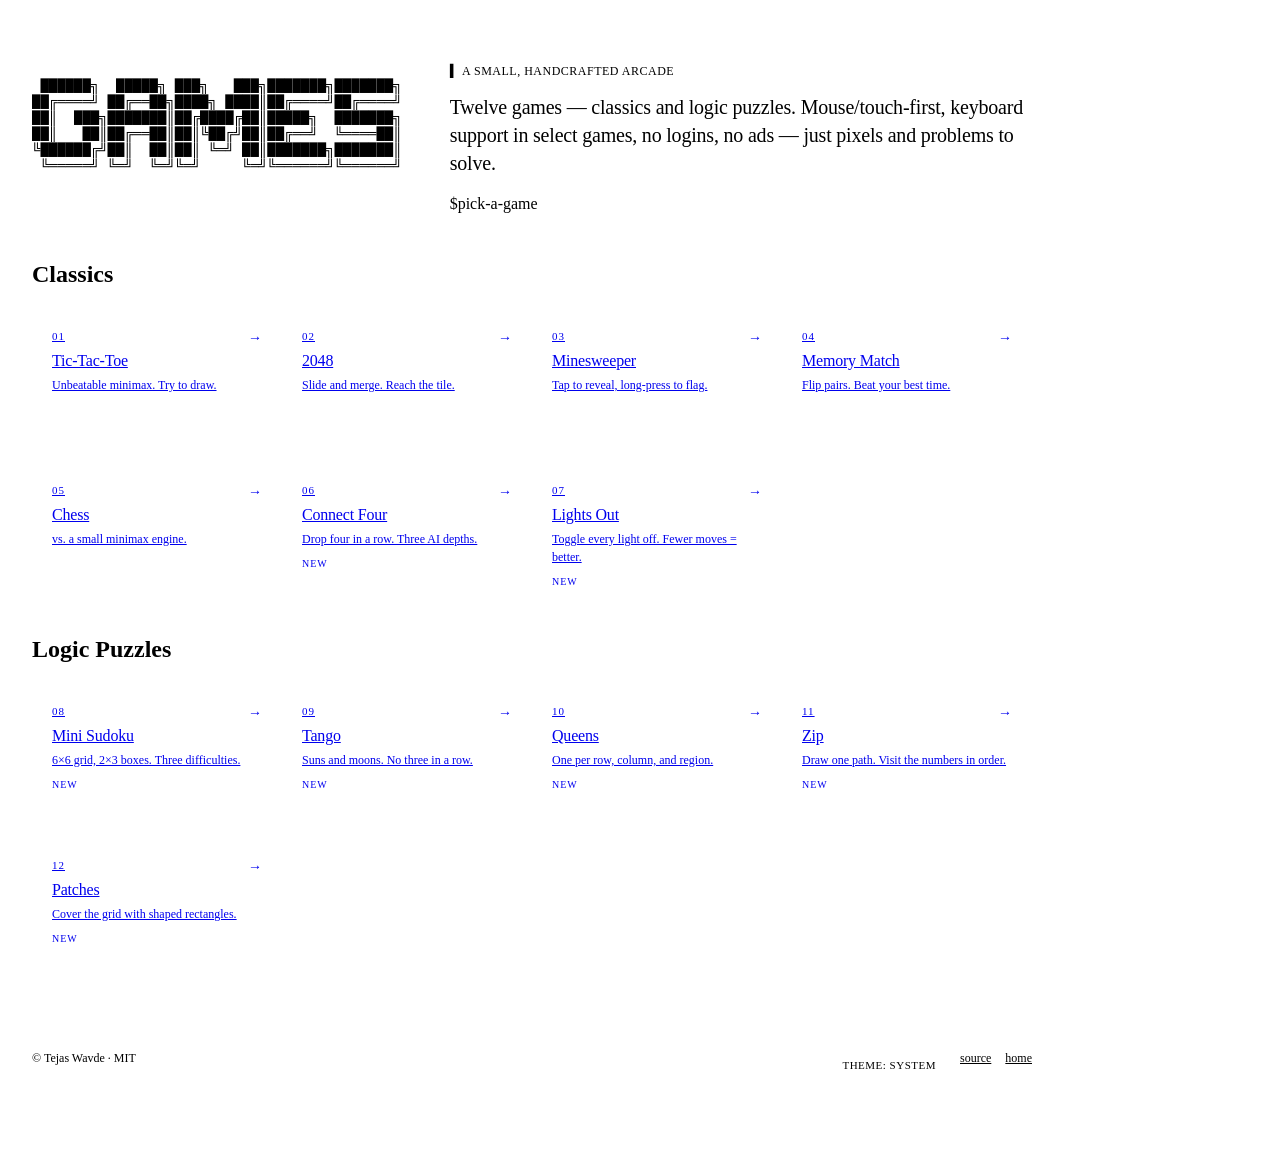
==== index.html @ 2dac5d16 "Clarify games accessibility claims" ====
<!doctype html>
<html lang="en">
<head>
<meta charset="utf-8">
<title>Games · Tejas Wavde</title>
<meta name="viewport" content="width=device-width,initial-scale=1,viewport-fit=cover">
<meta name="description" content="Twelve handcrafted games — classics and LinkedIn-style logic puzzles. Mobile-friendly, mouse/touch-first, no build deps.">
<meta name="theme-color" content="#0a0a0a">
<meta property="og:title" content="Games">
<meta property="og:description" content="Twelve handcrafted games — classics and logic puzzles.">
<meta property="og:type" content="website">
<meta property="og:url" content="https://wavde.github.io/games/">
<meta name="twitter:card" content="summary">
<link rel="icon" type="image/svg+xml" href="favicon.svg">
<link rel="apple-touch-icon" href="favicon.svg">
<link rel="manifest" href="manifest.json">
<link rel="preconnect" href="https://fonts.googleapis.com">
<link rel="preconnect" href="https://fonts.gstatic.com" crossorigin>
<link rel="stylesheet" href="https://fonts.googleapis.com/css2?family=Fira+Mono:wght@400;500;700&display=swap">
<link rel="stylesheet" href="shared.css">
<style>
  /* Hub-specific overrides on top of shared.css tokens */
  .wrap { max-width: 1000px; padding: 56px 24px 80px; }
  @media (max-width: 560px) { .wrap { padding: 32px 16px 48px; } }

  .hero {
    display: grid;
    grid-template-columns: auto 1fr;
    gap: 48px;
    align-items: start;
    margin-bottom: 48px;
  }
  @media (max-width: 720px) { .hero { grid-template-columns: 1fr; gap: 20px; } }

  .hero .ascii {
    font-size: 11px;
  }
  @media (min-width: 720px) { .hero .ascii { font-size: 14px; } }

  .tag {
    text-transform: uppercase;
    color: var(--muted);
    font-size: 12px;
    letter-spacing: 0.5px;
    margin: 0 0 14px;
  }
  .tag .dot { color: var(--accent); }

  .lede {
    font-size: 20px;
    line-height: 1.4;
    color: var(--fg);
    margin: 0 0 18px;
    letter-spacing: -0.2px;
    font-weight: 400;
  }
  .lede .mute { color: var(--muted); }
  @media (max-width: 560px) { .lede { font-size: 17px; } }

  .grid {
    display: grid;
    grid-template-columns: repeat(auto-fill, minmax(240px, 1fr));
    gap: 0;
    border: 1px solid var(--border);
    border-radius: 6px;
    overflow: hidden;
    background: var(--bg-2);
  }
  .card {
    display: block;
    padding: 22px 20px;
    border-right: 1px solid var(--border);
    border-bottom: 1px solid var(--border);
    background: var(--bg-2);
    transition: background 0.15s ease;
    position: relative;
    min-height: 110px;
  }
  .card:hover { background: var(--panel); color: var(--fg); }
  .card:hover .arrow { color: var(--accent); transform: translateX(2px); }
  .card .num {
    color: var(--dim);
    font-size: 11px;
    letter-spacing: 1px;
    margin-bottom: 10px;
  }
  .card h3 {
    margin: 0 0 6px;
    font-size: 16px;
    font-weight: 500;
    letter-spacing: -0.2px;
    color: var(--fg);
  }
  .card p {
    margin: 0;
    color: var(--muted);
    font-size: 12px;
    line-height: 1.5;
  }
  .card .arrow {
    position: absolute;
    top: 22px;
    right: 20px;
    color: var(--dim);
    transition: color 0.15s, transform 0.15s;
    font-size: 14px;
  }
  .card .badge {
    display: inline-block;
    margin-top: 10px;
    font-size: 10px;
    letter-spacing: 1px;
    color: var(--accent-2);
    text-transform: uppercase;
  }

  .footer {
    margin-top: 40px;
    padding-top: 20px;
    border-top: 1px solid var(--border);
    color: var(--muted);
    font-size: 12px;
    display: flex;
    flex-wrap: wrap;
    gap: 14px;
    justify-content: space-between;
  }
  .footer a { color: var(--muted); }
  .footer a:hover { color: var(--fg); }
  .footer .links { display: flex; gap: 14px; flex-wrap: wrap; }

  /* Theme toggle in footer */
  .theme-toggle {
    background: transparent;
    border: 1px solid var(--border);
    color: var(--muted);
    padding: 4px 10px;
    min-height: 28px;
    border-radius: 4px;
    font-family: inherit;
    font-size: 11px;
    letter-spacing: 0.5px;
    text-transform: uppercase;
    cursor: pointer;
  }
  .theme-toggle:hover { color: var(--fg); border-color: var(--border-hi); }
</style>
</head>
<body>
<main class="wrap">
  <header class="hero">
    <pre class="ascii" aria-hidden="true"> ██████╗  █████╗ ███╗   ███╗███████╗███████╗
██╔════╝ ██╔══██╗████╗ ████║██╔════╝██╔════╝
██║  ███╗███████║██╔████╔██║█████╗  ███████╗
██║   ██║██╔══██║██║╚██╔╝██║██╔══╝  ╚════██║
╚██████╔╝██║  ██║██║ ╚═╝ ██║███████╗███████║
 ╚═════╝ ╚═╝  ╚═╝╚═╝     ╚═╝╚══════╝╚══════╝</pre>
    <div>
      <p class="tag"><span class="dot">▍</span> A small, handcrafted arcade</p>
      <p class="lede">Twelve games — classics and logic puzzles. <span class="mute">Mouse/touch-first, keyboard support in select games, no logins, no ads — just pixels and problems to solve.</span></p>
      <div class="prompt"><span class="sigil">$</span><span class="cmd">pick-a-game</span><span class="caret"></span></div>
    </div>
  </header>

  <h2 class="section-head">Classics</h2>
  <nav class="grid" aria-label="Classic games">
    <a class="card" href="tic-tac-toe/">
      <div class="num">01</div><h3>Tic-Tac-Toe</h3><p>Unbeatable minimax. Try to draw.</p><span class="arrow">→</span>
    </a>
    <a class="card" href="2048/">
      <div class="num">02</div><h3>2048</h3><p>Slide and merge. Reach the tile.</p><span class="arrow">→</span>
    </a>
    <a class="card" href="minesweeper/">
      <div class="num">03</div><h3>Minesweeper</h3><p>Tap to reveal, long-press to flag.</p><span class="arrow">→</span>
    </a>
    <a class="card" href="memory/">
      <div class="num">04</div><h3>Memory Match</h3><p>Flip pairs. Beat your best time.</p><span class="arrow">→</span>
    </a>
    <a class="card" href="chess/">
      <div class="num">05</div><h3>Chess</h3><p>vs. a small minimax engine.</p><span class="arrow">→</span>
    </a>
    <a class="card" href="connect-four/">
      <div class="num">06</div><h3>Connect Four</h3><p>Drop four in a row. Three AI depths.</p><span class="badge">new</span><span class="arrow">→</span>
    </a>
    <a class="card" href="lights-out/">
      <div class="num">07</div><h3>Lights Out</h3><p>Toggle every light off. Fewer moves = better.</p><span class="badge">new</span><span class="arrow">→</span>
    </a>
  </nav>

  <h2 class="section-head">Logic Puzzles</h2>
  <nav class="grid" aria-label="Logic puzzle games">
    <a class="card" href="mini-sudoku/">
      <div class="num">08</div><h3>Mini Sudoku</h3><p>6×6 grid, 2×3 boxes. Three difficulties.</p><span class="badge">new</span><span class="arrow">→</span>
    </a>
    <a class="card" href="tango/">
      <div class="num">09</div><h3>Tango</h3><p>Suns and moons. No three in a row.</p><span class="badge">new</span><span class="arrow">→</span>
    </a>
    <a class="card" href="queens/">
      <div class="num">10</div><h3>Queens</h3><p>One per row, column, and region.</p><span class="badge">new</span><span class="arrow">→</span>
    </a>
    <a class="card" href="zip/">
      <div class="num">11</div><h3>Zip</h3><p>Draw one path. Visit the numbers in order.</p><span class="badge">new</span><span class="arrow">→</span>
    </a>
    <a class="card" href="patches/">
      <div class="num">12</div><h3>Patches</h3><p>Cover the grid with shaped rectangles.</p><span class="badge">new</span><span class="arrow">→</span>
    </a>
  </nav>

  <footer class="footer">
    <div>&copy; Tejas Wavde · MIT</div>
    <div class="links">
      <button class="theme-toggle" id="theme-toggle" type="button" aria-label="Toggle theme">theme</button>
      <a href="https://github.com/wavde/games">source</a>
      <a href="https://wavde.github.io">home</a>
    </div>
  </footer>
</main>
<script>
  // Theme toggle: cycles dark → light → system
  (function () {
    const KEY = "games:theme";
    const btn = document.getElementById("theme-toggle");
    const html = document.documentElement;
    function apply(mode) {
      if (mode === "light" || mode === "dark") html.setAttribute("data-theme", mode);
      else html.removeAttribute("data-theme");
      btn.textContent = "theme: " + (mode || "system");
      try { mode ? localStorage.setItem(KEY, mode) : localStorage.removeItem(KEY); } catch (e) {}
    }
    let mode = null;
    try { mode = localStorage.getItem(KEY); } catch (e) {}
    apply(mode);
    btn.addEventListener("click", () => {
      const cur = html.getAttribute("data-theme");
      const next = cur === "dark" ? "light" : cur === "light" ? null : "dark";
      apply(next);
    });
  })();
</script>
</body>
</html>
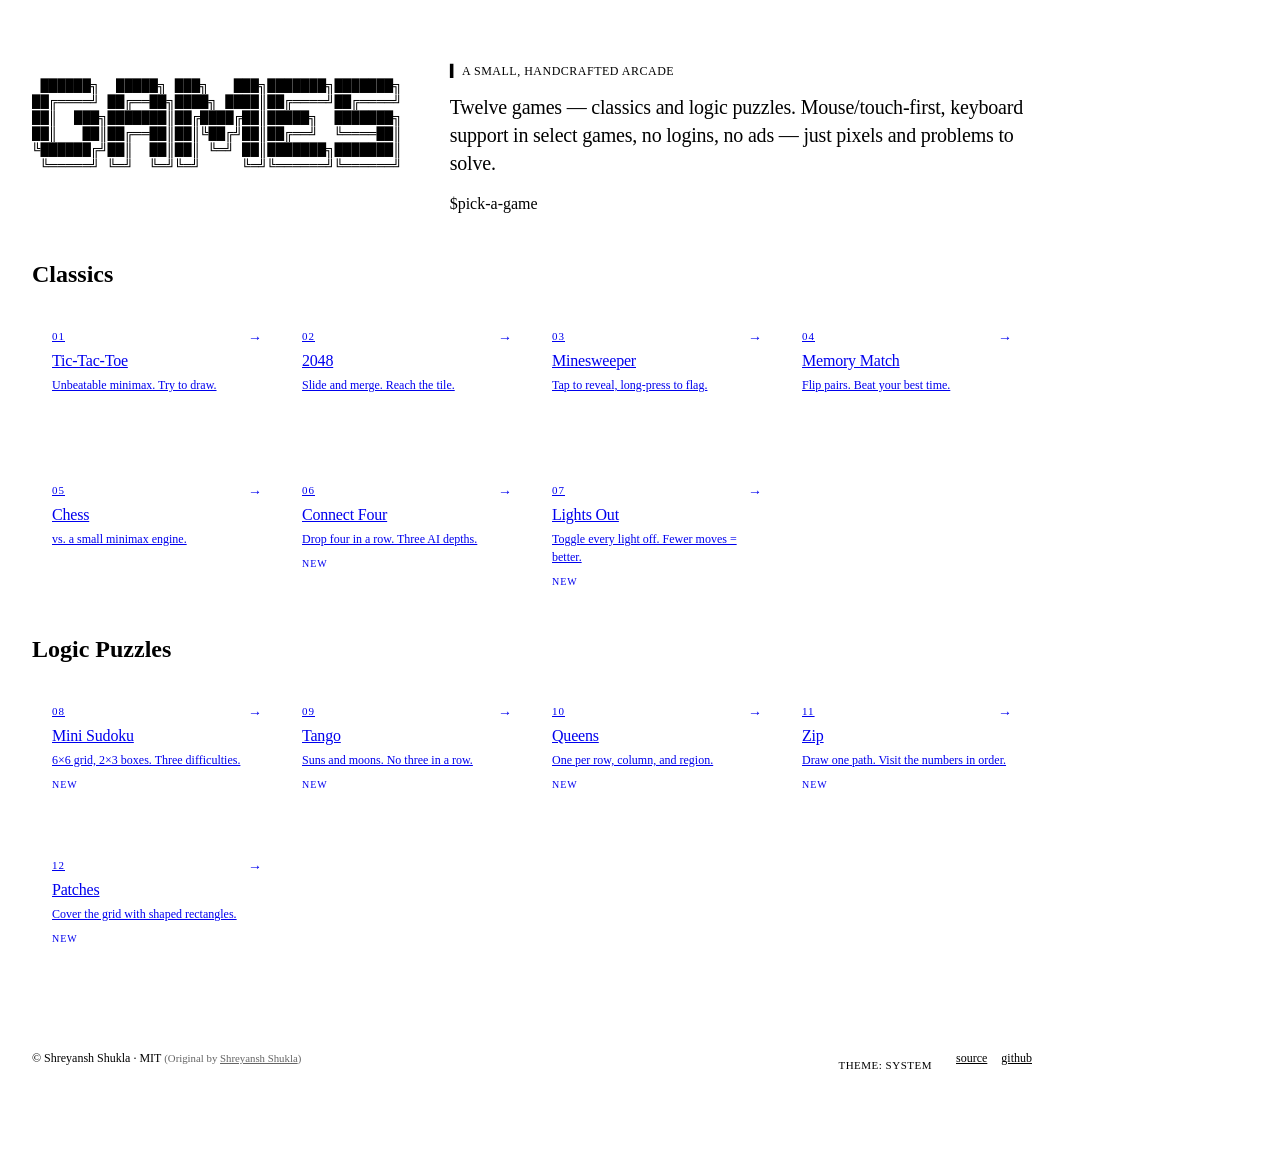
==== commit 45f09c33: "Resolved Zip freeze after a complete game. [ Some random seeds were causing deep loops]" ====
--- a/index.html
+++ b/index.html
@@ -2,14 +2,14 @@
 <html lang="en">
 <head>
 <meta charset="utf-8">
-<title>Games · Tejas Wavde</title>
+<title>Games · Shreyansh Shukla</title>
 <meta name="viewport" content="width=device-width,initial-scale=1,viewport-fit=cover">
 <meta name="description" content="Twelve handcrafted games — classics and LinkedIn-style logic puzzles. Mobile-friendly, mouse/touch-first, no build deps.">
 <meta name="theme-color" content="#0a0a0a">
 <meta property="og:title" content="Games">
 <meta property="og:description" content="Twelve handcrafted games — classics and logic puzzles.">
 <meta property="og:type" content="website">
-<meta property="og:url" content="https://wavde.github.io/games/">
+<meta property="og:url" content="https://harsh-clear-sudo.github.io/games_simple/">
 <meta name="twitter:card" content="summary">
 <link rel="icon" type="image/svg+xml" href="favicon.svg">
 <link rel="apple-touch-icon" href="favicon.svg">
@@ -207,11 +207,11 @@
   </nav>
 
   <footer class="footer">
-    <div>&copy; Tejas Wavde · MIT</div>
+    <div>&copy; Shreyansh Shukla · MIT <span style="opacity: 0.6; font-size: 0.9em;">(Original by <a href="https://github.com/harsh-clear-sudo/games_simple">Shreyansh Shukla</a>)</span></div>
     <div class="links">
       <button class="theme-toggle" id="theme-toggle" type="button" aria-label="Toggle theme">theme</button>
-      <a href="https://github.com/wavde/games">source</a>
-      <a href="https://wavde.github.io">home</a>
+      <a href="https://github.com/harsh-clear-sudo/games_simple">source</a>
+      <a href="https://github.com/harsh-clear-sudo">github</a>
     </div>
   </footer>
 </main>
